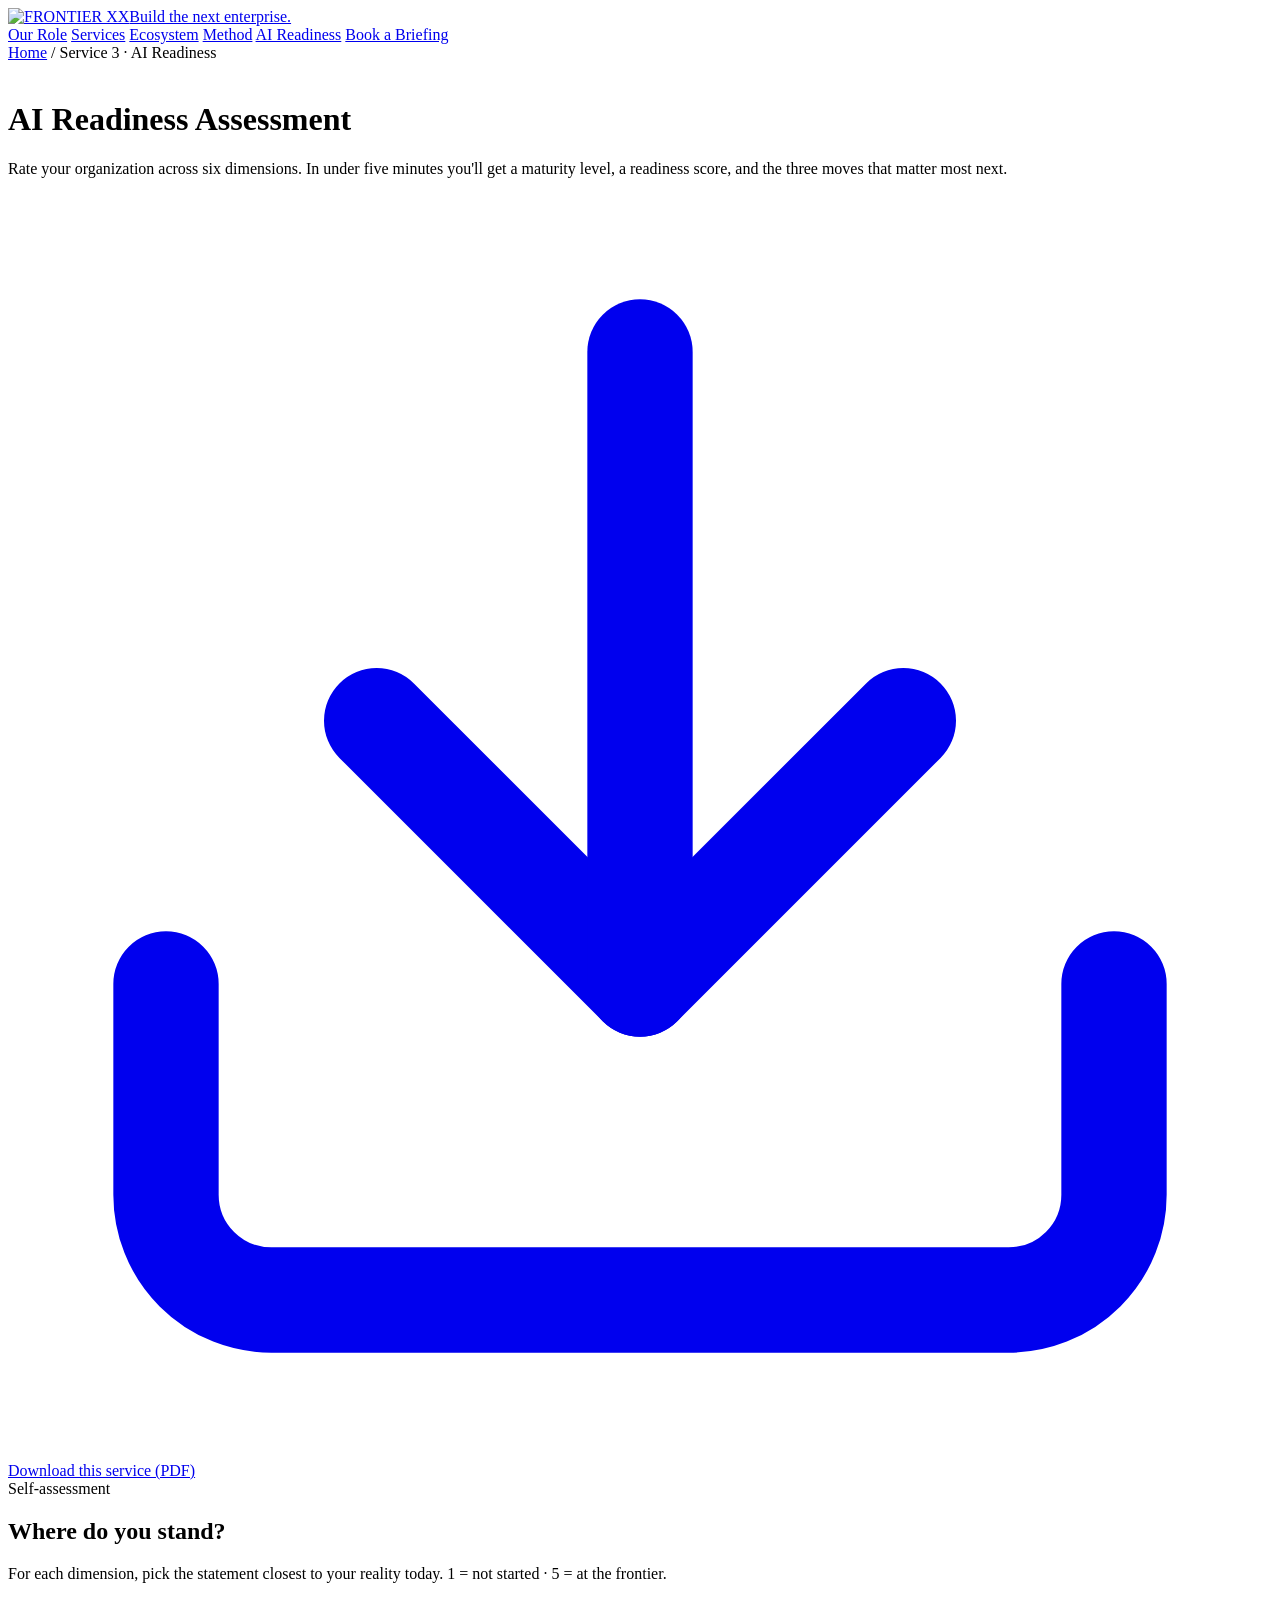
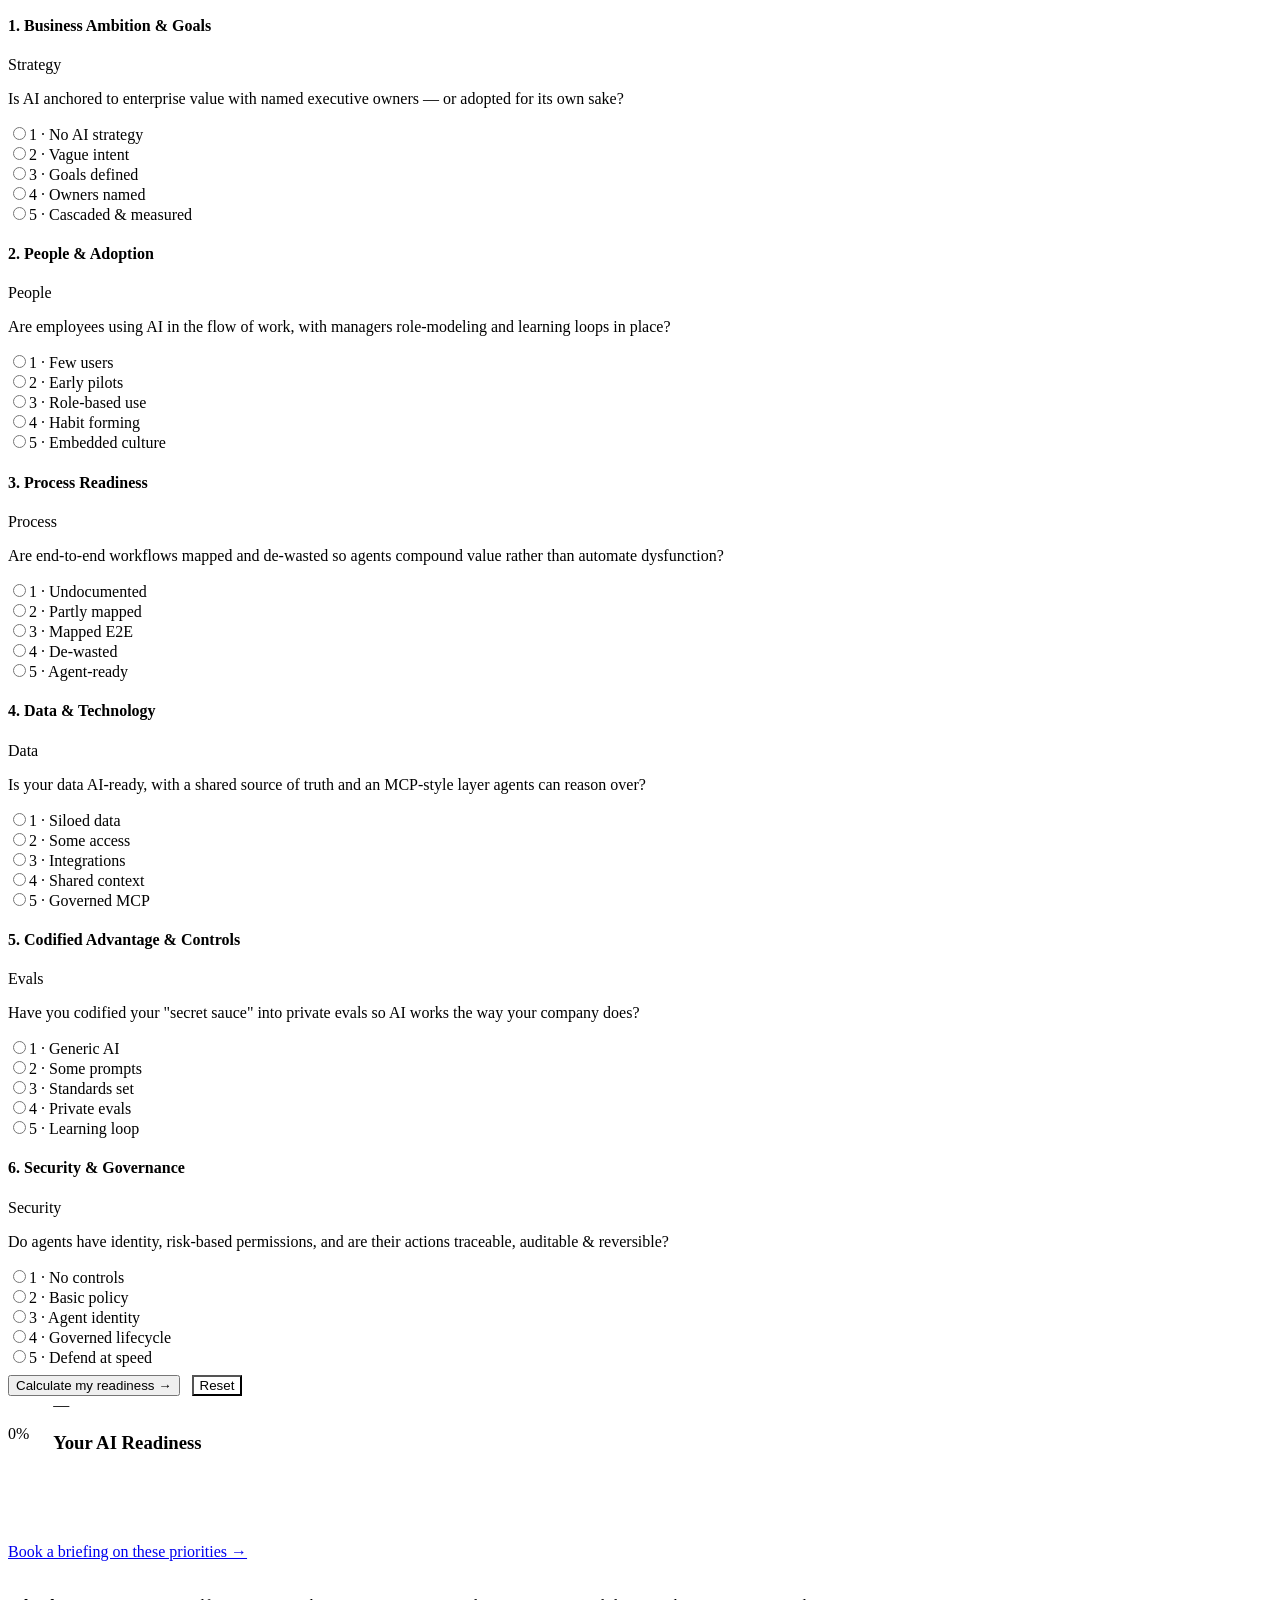
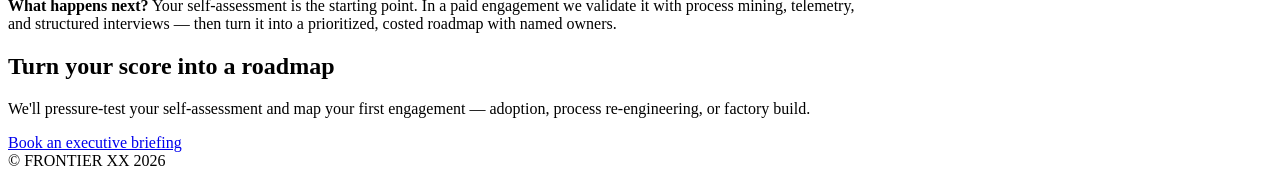
==== assessment.html @ 70994007 "Publish FRONTIER XX website" ====
<!DOCTYPE html>
<html lang="en">
<head>
<meta charset="UTF-8">
<meta name="viewport" content="width=device-width, initial-scale=1.0">
<title>AI Readiness Assessment — FRONTIER XX</title>
<meta name="description" content="A six-dimension AI readiness scorecard. Rate your organization and get an instant maturity level plus prioritized recommendations.">
<link rel="icon" type="image/svg+xml" href="assets/logo.svg">
<link rel="stylesheet" href="assets/styles.css">
</head>
<body>
<div class="accent-bar"></div>

<nav class="nav">
  <div class="nav-inner">
    <a class="brand" href="home.html"><img class="brandmark" src="assets/logo-lockup-light.svg" alt="FRONTIER XX"><span class="brand-tag">Build the next enterprise.</span></a>
    <div class="nav-links">
      <a href="home.html#role">Our Role</a>
      <a href="home.html#services">Services</a>
      <a href="home.html#ecosystem">Ecosystem</a>
      <a href="home.html#method">Method</a>
      <a href="assessment.html">AI Readiness</a>
      <a class="nav-cta" href="home.html#contact">Book a Briefing</a>
    </div>
  </div>
</nav>

<header class="page-hero">
  <div class="container">
    <div class="breadcrumb"><a href="home.html">Home</a> / Service 3 · AI Readiness</div>
    <span class="svc-badge sw-3" style="color:#fff;">Service 3 · Set Ambition &amp; Goals</span>
    <h1>AI Readiness Assessment</h1>
    <p>Rate your organization across six dimensions. In under five minutes you'll get a maturity level, a readiness score, and the three moves that matter most next.</p>
    <a class="btn btn-download" style="margin-top:18px;" href="assets/pdf/FrontierX-AI-Readiness.pdf" download>
      <svg viewBox="0 0 24 24" fill="none" stroke="currentColor" stroke-width="2" stroke-linecap="round" stroke-linejoin="round" aria-hidden="true"><path d="M21 15v4a2 2 0 0 1-2 2H5a2 2 0 0 1-2-2v-4"/><polyline points="7 10 12 15 17 10"/><line x1="12" y1="15" x2="12" y2="3"/></svg>
      Download this service (PDF)
    </a>
  </div>
</header>

<section class="block">
  <div class="container" style="max-width:860px;">
    <div class="section-head reveal" style="margin-bottom:34px;">
      <span class="kicker">Self-assessment</span>
      <h2>Where do you stand?</h2>
      <p>For each dimension, pick the statement closest to your reality today. 1 = not started · 5 = at the frontier.</p>
    </div>

    <form id="assessForm" class="assess-card reveal">
      <!-- Strategy -->
      <div class="dim">
        <div class="dim-head"><h4>1. Business Ambition &amp; Goals</h4><span class="dim-tag sw-1">Strategy</span></div>
        <p class="desc">Is AI anchored to enterprise value with named executive owners — or adopted for its own sake?</p>
        <div class="opts">
          <div class="opt"><input type="radio" id="s1" name="strategy" value="1"><label for="s1">1 · No AI strategy</label></div>
          <div class="opt"><input type="radio" id="s2" name="strategy" value="2"><label for="s2">2 · Vague intent</label></div>
          <div class="opt"><input type="radio" id="s3" name="strategy" value="3"><label for="s3">3 · Goals defined</label></div>
          <div class="opt"><input type="radio" id="s4" name="strategy" value="4"><label for="s4">4 · Owners named</label></div>
          <div class="opt"><input type="radio" id="s5" name="strategy" value="5"><label for="s5">5 · Cascaded &amp; measured</label></div>
        </div>
      </div>

      <!-- People -->
      <div class="dim">
        <div class="dim-head"><h4>2. People &amp; Adoption</h4><span class="dim-tag sw-2">People</span></div>
        <p class="desc">Are employees using AI in the flow of work, with managers role-modeling and learning loops in place?</p>
        <div class="opts">
          <div class="opt"><input type="radio" id="p1" name="people" value="1"><label for="p1">1 · Few users</label></div>
          <div class="opt"><input type="radio" id="p2" name="people" value="2"><label for="p2">2 · Early pilots</label></div>
          <div class="opt"><input type="radio" id="p3" name="people" value="3"><label for="p3">3 · Role-based use</label></div>
          <div class="opt"><input type="radio" id="p4" name="people" value="4"><label for="p4">4 · Habit forming</label></div>
          <div class="opt"><input type="radio" id="p5" name="people" value="5"><label for="p5">5 · Embedded culture</label></div>
        </div>
      </div>

      <!-- Process -->
      <div class="dim">
        <div class="dim-head"><h4>3. Process Readiness</h4><span class="dim-tag sw-3">Process</span></div>
        <p class="desc">Are end-to-end workflows mapped and de-wasted so agents compound value rather than automate dysfunction?</p>
        <div class="opts">
          <div class="opt"><input type="radio" id="pr1" name="process" value="1"><label for="pr1">1 · Undocumented</label></div>
          <div class="opt"><input type="radio" id="pr2" name="process" value="2"><label for="pr2">2 · Partly mapped</label></div>
          <div class="opt"><input type="radio" id="pr3" name="process" value="3"><label for="pr3">3 · Mapped E2E</label></div>
          <div class="opt"><input type="radio" id="pr4" name="process" value="4"><label for="pr4">4 · De-wasted</label></div>
          <div class="opt"><input type="radio" id="pr5" name="process" value="5"><label for="pr5">5 · Agent-ready</label></div>
        </div>
      </div>

      <!-- Data -->
      <div class="dim">
        <div class="dim-head"><h4>4. Data &amp; Technology</h4><span class="dim-tag sw-4">Data</span></div>
        <p class="desc">Is your data AI-ready, with a shared source of truth and an MCP-style layer agents can reason over?</p>
        <div class="opts">
          <div class="opt"><input type="radio" id="d1" name="data" value="1"><label for="d1">1 · Siloed data</label></div>
          <div class="opt"><input type="radio" id="d2" name="data" value="2"><label for="d2">2 · Some access</label></div>
          <div class="opt"><input type="radio" id="d3" name="data" value="3"><label for="d3">3 · Integrations</label></div>
          <div class="opt"><input type="radio" id="d4" name="data" value="4"><label for="d4">4 · Shared context</label></div>
          <div class="opt"><input type="radio" id="d5" name="data" value="5"><label for="d5">5 · Governed MCP</label></div>
        </div>
      </div>

      <!-- Governance -->
      <div class="dim">
        <div class="dim-head"><h4>5. Codified Advantage &amp; Controls</h4><span class="dim-tag sw-5" style="color:var(--navy);">Evals</span></div>
        <p class="desc">Have you codified your "secret sauce" into private evals so AI works the way your company does?</p>
        <div class="opts">
          <div class="opt"><input type="radio" id="g1" name="governance" value="1"><label for="g1">1 · Generic AI</label></div>
          <div class="opt"><input type="radio" id="g2" name="governance" value="2"><label for="g2">2 · Some prompts</label></div>
          <div class="opt"><input type="radio" id="g3" name="governance" value="3"><label for="g3">3 · Standards set</label></div>
          <div class="opt"><input type="radio" id="g4" name="governance" value="4"><label for="g4">4 · Private evals</label></div>
          <div class="opt"><input type="radio" id="g5" name="governance" value="5"><label for="g5">5 · Learning loop</label></div>
        </div>
      </div>

      <!-- Security -->
      <div class="dim">
        <div class="dim-head"><h4>6. Security &amp; Governance</h4><span class="dim-tag sw-1">Security</span></div>
        <p class="desc">Do agents have identity, risk-based permissions, and are their actions traceable, auditable &amp; reversible?</p>
        <div class="opts">
          <div class="opt"><input type="radio" id="se1" name="security" value="1"><label for="se1">1 · No controls</label></div>
          <div class="opt"><input type="radio" id="se2" name="security" value="2"><label for="se2">2 · Basic policy</label></div>
          <div class="opt"><input type="radio" id="se3" name="security" value="3"><label for="se3">3 · Agent identity</label></div>
          <div class="opt"><input type="radio" id="se4" name="security" value="4"><label for="se4">4 · Governed lifecycle</label></div>
          <div class="opt"><input type="radio" id="se5" name="security" value="5"><label for="se5">5 · Defend at speed</label></div>
        </div>
      </div>

      <div style="display:flex;gap:12px;flex-wrap:wrap;margin-top:8px;">
        <button type="submit" class="btn btn-dark">Calculate my readiness →</button>
        <button type="button" id="resetBtn" class="btn" style="background:var(--mist);color:var(--navy);">Reset</button>
      </div>

      <!-- Result -->
      <div id="resultPanel" class="result-panel">
        <div style="display:flex;align-items:center;gap:24px;flex-wrap:wrap;">
          <div class="score-ring" id="scoreValue">0%</div>
          <div>
            <div class="maturity" id="maturityLabel">—</div>
            <h3>Your AI Readiness</h3>
            <p id="maturityBlurb" style="margin:0;color:rgba(255,255,255,.9);max-width:460px;"></p>
          </div>
        </div>
        <div class="progress"><div id="progressBar"></div></div>

        <div style="display:grid;grid-template-columns:1fr 1fr;gap:28px;margin-top:10px;">
          <div>
            <h4 style="color:#fff;margin:0 0 10px;">Dimension breakdown</h4>
            <div id="breakdown"></div>
          </div>
          <div>
            <h4 style="color:#fff;margin:0 0 10px;">Your top 3 priorities</h4>
            <ul class="rec-list" id="recList"></ul>
          </div>
        </div>

        <div style="margin-top:26px;">
          <a class="btn btn-primary" href="home.html#contact">Book a briefing on these priorities →</a>
        </div>
      </div>
    </form>

    <div class="callout reveal" style="margin-top:36px;">
      <strong>What happens next?</strong> Your self-assessment is the starting point. In a paid engagement we validate it with process mining, telemetry, and structured interviews — then turn it into a prioritized, costed roadmap with named owners.
    </div>
  </div>
</section>

<section class="cta-band">
  <div class="container">
    <h2>Turn your score into a roadmap</h2>
    <p>We'll pressure-test your self-assessment and map your first engagement — adoption, process re-engineering, or factory build.</p>
    <a class="btn btn-primary" href="home.html#contact">Book an executive briefing</a>
  </div>
</section>

<footer class="site">
  <div class="container">
    <div class="copyright">© FRONTIER XX 2026</div>
  </div>
</footer>

<script src="assets/app.js"></script>
</body>
</html>
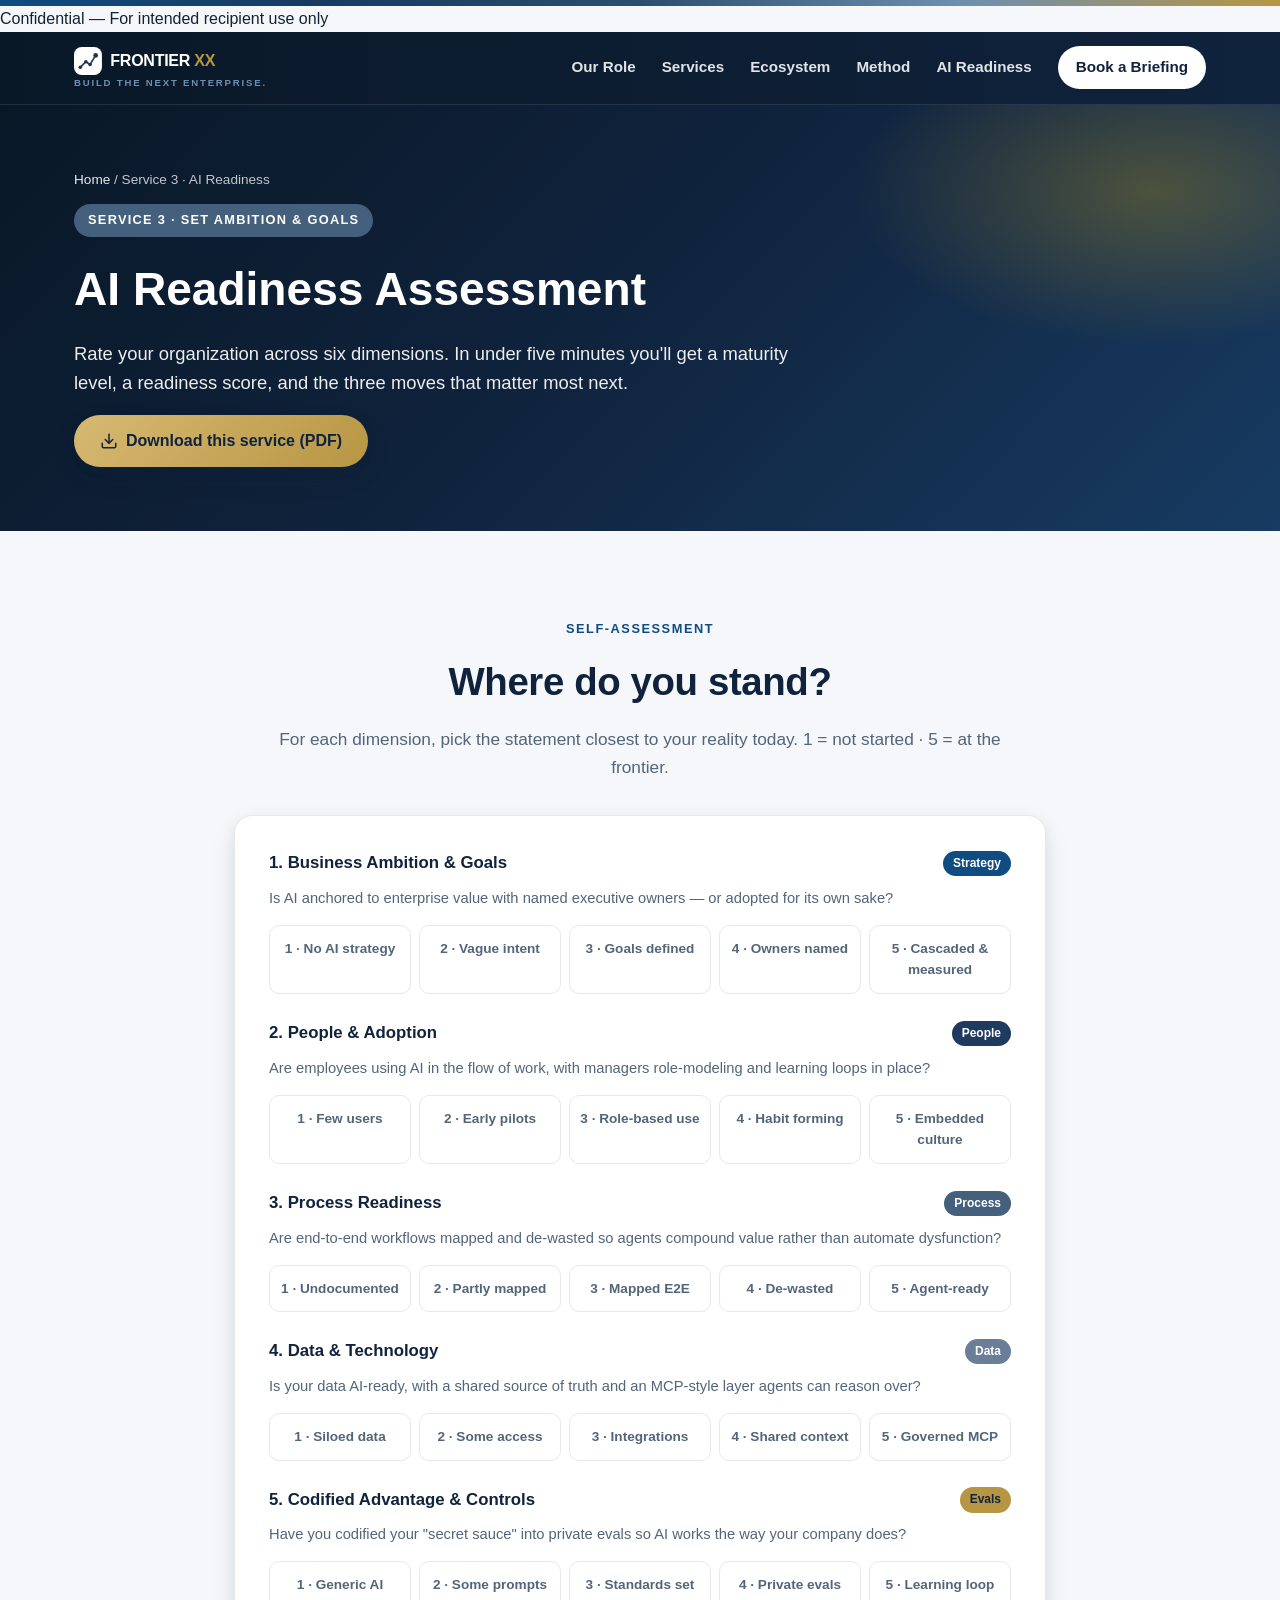
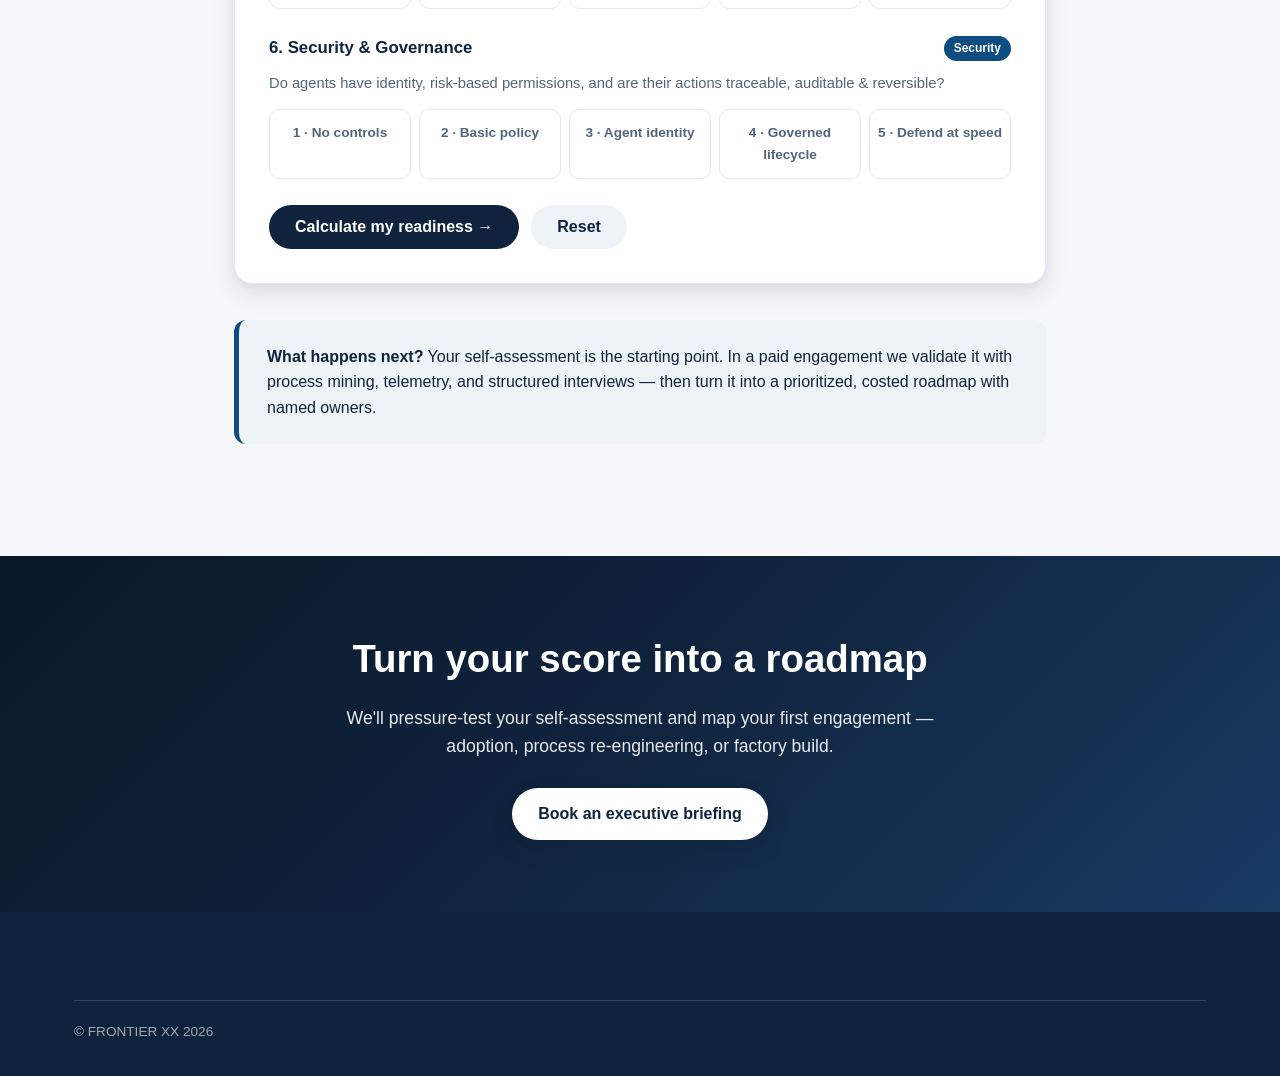
==== commit 62a98d61: "Add confidentiality labels to site pages" ====
--- a/assessment.html
+++ b/assessment.html
@@ -10,6 +10,7 @@
 </head>
 <body>
 <div class="accent-bar"></div>
+<div class="confidential-banner" role="note">Confidential — For intended recipient use only</div>
 
 <nav class="nav">
   <div class="nav-inner">
--- a/assets/styles.css
+++ b/assets/styles.css
@@ -0,0 +1,286 @@
+/* ============================================================
+   FrontierX — Shared Design System
+   Palette sourced from Microsoft "Becoming a Frontier Firm" Playbook
+   #0A6BBA #6B6EE2 #CA6CCD #F97483 #F6BC0E #46A0DE #1F3353 #DEE5F2 #F7F6F4
+   ============================================================ */
+
+:root {
+  --blue:        #0F4C81;
+  --blue-light:  #6D8FB0;
+  --indigo:      #1F3A5F;
+  --magenta:     #44607C;
+  --coral:       #6A7F97;
+  --gold:        #B79643;
+  --navy:        #10233D;
+  --night:       #091827;
+  --mist:        #EEF3F8;
+  --paper:       #F5F7FA;
+
+  --ink:         #122236;
+  --muted:       #52657A;
+  --line:        rgba(16, 35, 61, 0.10);
+  --card:        #ffffff;
+
+  --shadow-sm: 0 1px 2px rgba(16,35,61,.06), 0 1px 3px rgba(16,35,61,.04);
+  --shadow-md: 0 10px 24px rgba(16,35,61,.10), 0 4px 12px rgba(16,35,61,.04);
+  --shadow-lg: 0 18px 40px rgba(16,35,61,.12);
+
+  --radius: 18px;
+  --radius-sm: 12px;
+  --maxw: 1180px;
+
+  --grad-hero: linear-gradient(135deg, #091827 0%, #10233D 48%, #173B62 100%);
+  --grad-accent: linear-gradient(90deg, #0F4C81, #173B62, #2A4F6E, #6D8FB0, #B79643);
+
+  --font: "Segoe UI", -apple-system, BlinkMacSystemFont, "Helvetica Neue", Arial, sans-serif;
+}
+
+* { box-sizing: border-box; }
+
+html { scroll-behavior: smooth; }
+
+body {
+  margin: 0;
+  font-family: var(--font);
+  color: var(--ink);
+  background: var(--paper);
+  line-height: 1.6;
+  -webkit-font-smoothing: antialiased;
+}
+
+a { color: var(--blue); text-decoration: none; }
+a:hover { text-decoration: underline; }
+
+.container { max-width: var(--maxw); margin: 0 auto; padding: 0 24px; }
+
+/* ---------- Top accent bar ---------- */
+.accent-bar { height: 6px; background: var(--grad-accent); }
+
+/* ---------- Nav ---------- */
+.nav {
+  position: -webkit-sticky;
+  position: sticky; top: 0; z-index: 50;
+  background: linear-gradient(90deg, var(--night) 0%, var(--navy) 100%);
+  border-bottom: 1px solid rgba(255,255,255,.10);
+}
+.nav-inner {
+  display: flex; align-items: center; justify-content: space-between;
+  height: 72px; max-width: var(--maxw); margin: 0 auto; padding: 0 24px;
+}
+.brand { display: flex; flex-direction: column; align-items: flex-start; gap: 3px; font-weight: 700; color: #fff; font-size: 1.05rem; }
+.brand .logo {
+  width: 32px; height: 32px;
+  display: inline-block; flex: 0 0 auto;
+}
+.brand .brandmark {
+  height: 28px; width: auto;
+  display: block; flex: 0 0 auto;
+}
+.brand .brand-tag {
+  font-size: .6rem; font-weight: 700; letter-spacing: 1.8px; text-transform: uppercase;
+  color: var(--blue-light); line-height: 1;
+}
+.brand:hover, .brand:hover .brand-tag { text-decoration: none; }
+.brand span.accent { color: var(--blue); }
+.nav-links { display: flex; gap: 26px; align-items: center; }
+.nav-links a { color: rgba(255,255,255,.88); font-weight: 600; font-size: .95rem; }
+.nav-links a:hover { color: var(--gold); text-decoration: none; }
+.nav-cta {
+  background: #fff; color: var(--navy) !important; padding: 9px 18px;
+  border-radius: 999px; font-size: .9rem;
+}
+.nav-cta:hover { background: var(--gold); text-decoration: none !important; }
+@media (max-width: 820px){ .nav-links a:not(.nav-cta){ display:none; } }
+
+/* ---------- Buttons ---------- */
+.btn {
+  display: inline-flex; align-items: center; gap: 8px;
+  padding: 13px 26px; border-radius: 999px; font-weight: 600;
+  border: 0; cursor: pointer; font-size: 1rem; transition: transform .15s ease, box-shadow .15s ease;
+}
+.btn:hover { text-decoration: none; transform: translateY(-2px); }
+.btn-primary { background: #fff; color: var(--navy); box-shadow: var(--shadow-md); }
+.btn-primary:hover { box-shadow: var(--shadow-lg); }
+.btn-ghost { background: transparent; color: #fff; border: 1.5px solid rgba(255,255,255,.55); }
+.btn-ghost:hover { background: rgba(255,255,255,.12); }
+.btn-dark { background: var(--navy); color: #fff; }
+.btn-dark:hover { background: var(--blue); }
+.btn-download { background: linear-gradient(135deg, #D7B972, #B79643); color: var(--navy); box-shadow: var(--shadow-md); }
+.btn-download:hover { box-shadow: var(--shadow-lg); }
+.btn svg { width: 18px; height: 18px; flex: 0 0 auto; }
+
+/* ---------- Hero ---------- */
+.hero {
+  background: var(--grad-hero); color: #fff;
+  position: relative; overflow: hidden;
+  padding: 92px 0 104px;
+}
+.hero::after {
+  content: ""; position: absolute; inset: 0;
+  background:
+    radial-gradient(600px 300px at 85% 10%, rgba(118, 161, 204, 0.22), transparent 60%),
+    linear-gradient(90deg, rgba(255,255,255,0.02), rgba(255,255,255,0.00));
+  pointer-events: none;
+}
+.hero .container { position: relative; z-index: 1; }
+.eyebrow {
+  display: inline-block; letter-spacing: .12em; text-transform: uppercase;
+  font-size: .76rem; font-weight: 700; color: #D7B972;
+  background: rgba(255,255,255,.05); padding: 7px 14px; border-radius: 999px;
+  border: 1px solid rgba(255,255,255,.14); margin-bottom: 22px;
+}
+.hero h1 { font-size: clamp(2.1rem, 4.6vw, 3.6rem); line-height: 1.08; margin: 0 0 18px; font-weight: 800; letter-spacing: -.02em; }
+.hero p.lead { font-size: clamp(1.05rem, 1.8vw, 1.25rem); max-width: 720px; color: rgba(255,255,255,.84); margin: 0 0 32px; }
+.hero-cta { display: flex; gap: 14px; flex-wrap: wrap; }
+
+/* ---------- Section ---------- */
+section.block { padding: 84px 0; }
+.section-head { max-width: 760px; margin: 0 auto 52px; text-align: center; }
+.kicker { color: var(--blue); font-weight: 700; letter-spacing: .12em; text-transform: uppercase; font-size: .8rem; }
+.section-head h2 { font-size: clamp(1.7rem, 3vw, 2.5rem); margin: 10px 0 14px; color: var(--navy); font-weight: 800; letter-spacing: -.01em; }
+.section-head p { color: var(--muted); font-size: 1.08rem; margin: 0; }
+
+/* ---------- Grid & cards ---------- */
+.grid { display: grid; gap: 26px; }
+.grid-2 { grid-template-columns: repeat(2, 1fr); }
+.grid-3 { grid-template-columns: repeat(3, 1fr); }
+.grid-4 { grid-template-columns: repeat(4, 1fr); }
+@media (max-width: 960px){ .grid-3,.grid-4 { grid-template-columns: repeat(2,1fr); } }
+@media (max-width: 640px){ .grid-2,.grid-3,.grid-4 { grid-template-columns: 1fr; } }
+
+.card {
+  background: var(--card); border-radius: var(--radius);
+  padding: 30px; box-shadow: var(--shadow-sm);
+  border: 1px solid var(--line); transition: transform .2s ease, box-shadow .2s ease;
+  position: relative; overflow: hidden;
+}
+.card:hover { transform: translateY(-4px); box-shadow: var(--shadow-md); }
+.card .num {
+  font-size: .85rem; font-weight: 800; color: #fff;
+  width: 34px; height: 34px; border-radius: 10px; display: grid; place-items: center;
+  margin-bottom: 16px;
+}
+.card h3 { margin: 0 0 10px; font-size: 1.22rem; color: var(--navy); }
+.card p { margin: 0 0 16px; color: var(--muted); font-size: .98rem; }
+.card .tag { font-size: .75rem; font-weight: 700; letter-spacing: .06em; text-transform: uppercase; color: var(--blue); }
+.card ul { margin: 0 0 18px; padding-left: 18px; color: var(--muted); font-size: .95rem; }
+.card ul li { margin-bottom: 6px; }
+.card a.more { font-weight: 700; color: var(--blue); font-size: .95rem; display: inline-flex; gap: 6px; align-items: center; }
+
+/* accent swatches by index */
+.sw-1 { background: var(--blue); }
+.sw-2 { background: var(--indigo); }
+.sw-3 { background: var(--magenta); }
+.sw-4 { background: var(--coral); }
+.sw-5 { background: var(--gold); color: var(--navy) !important; }
+.bar-top { position:absolute; top:0; left:0; right:0; height:5px; }
+
+/* ---------- Stat strip ---------- */
+.stats { background: var(--navy); color: #fff; }
+.stats .grid { text-align: center; }
+.stat .big { font-size: clamp(2.2rem, 4.4vw, 3.3rem); font-weight: 800; background: linear-gradient(90deg, #E8C45A, #F2D98A); -webkit-background-clip: text; background-clip: text; -webkit-text-fill-color: transparent; text-shadow: 0 1px 0 rgba(0,0,0,.15); }
+.stat .lbl { color: rgba(255,255,255,.8); font-size: .95rem; margin-top: 4px; }
+
+/* ---------- Steps / timeline ---------- */
+.steps { counter-reset: step; display: grid; gap: 20px; }
+.step {
+  display: grid; grid-template-columns: 56px 1fr; gap: 20px; align-items: start;
+  background: #fff; border: 1px solid var(--line); border-radius: var(--radius-sm);
+  padding: 24px; box-shadow: var(--shadow-sm);
+}
+.step .dot {
+  width: 48px; height: 48px; border-radius: 14px; display: grid; place-items: center;
+  color: #fff; font-weight: 800; font-size: 1.1rem; background: var(--grad-hero);
+}
+.step h4 { margin: 0 0 6px; color: var(--navy); font-size: 1.1rem; }
+.step p { margin: 0; color: var(--muted); }
+
+/* ---------- Pill list ---------- */
+.pills { display: flex; flex-wrap: wrap; gap: 10px; }
+.pill { background: var(--mist); color: var(--navy); padding: 8px 16px; border-radius: 999px; font-size: .9rem; font-weight: 600; }
+
+/* ---------- Table ---------- */
+.table-wrap { overflow-x: auto; border-radius: var(--radius); box-shadow: var(--shadow-sm); border: 1px solid var(--line); }
+table { border-collapse: collapse; width: 100%; background: #fff; min-width: 640px; }
+th, td { padding: 16px 18px; text-align: left; border-bottom: 1px solid var(--line); font-size: .95rem; }
+th { background: var(--navy); color: #fff; font-weight: 700; }
+tr:last-child td { border-bottom: 0; }
+tbody tr:hover { background: var(--paper); }
+
+/* ---------- CTA band ---------- */
+.cta-band { background: var(--grad-hero); color: #fff; text-align: center; padding: 72px 0; }
+.cta-band h2 { font-size: clamp(1.7rem, 3vw, 2.4rem); margin: 0 0 14px; }
+.cta-band p { color: rgba(255,255,255,.9); max-width: 620px; margin: 0 auto 28px; font-size: 1.1rem; }
+
+/* ---------- Page hero (interior) ---------- */
+.page-hero { background: var(--grad-hero); color: #fff; padding: 64px 0; position: relative; overflow: hidden; }
+.page-hero::after { content:""; position:absolute; inset:0; background: radial-gradient(500px 260px at 90% 20%, rgba(246,188,14,.25), transparent 60%); }
+.page-hero .container { position: relative; z-index: 1; }
+.page-hero .breadcrumb { font-size: .85rem; color: rgba(255,255,255,.75); margin-bottom: 14px; }
+.page-hero .breadcrumb a { color: rgba(255,255,255,.9); }
+.page-hero h1 { font-size: clamp(1.9rem, 3.6vw, 2.9rem); margin: 0 0 12px; font-weight: 800; }
+.page-hero p { font-size: 1.15rem; max-width: 720px; color: rgba(255,255,255,.92); margin: 0; }
+.svc-badge { display:inline-block; font-weight:800; font-size:.8rem; letter-spacing:.1em; text-transform:uppercase; padding:6px 14px; border-radius:999px; margin-bottom:16px; }
+
+/* ---------- Callout ---------- */
+.callout { background: var(--mist); border-left: 5px solid var(--blue); border-radius: var(--radius-sm); padding: 24px 28px; margin: 28px 0; }
+.callout strong { color: var(--navy); }
+.quote { font-size: 1.2rem; font-style: italic; color: var(--navy); border-left: 4px solid var(--magenta); padding-left: 20px; margin: 30px 0; }
+.quote cite { display:block; font-style: normal; font-size: .9rem; color: var(--muted); margin-top: 10px; }
+
+/* ---------- Footer ---------- */
+footer.site { background: var(--navy); color: rgba(255,255,255,.8); padding: 54px 0 34px; }
+footer.site .cols { display: grid; grid-template-columns: 2fr 1fr 1fr; gap: 30px; }
+@media (max-width: 760px){ footer.site .cols { grid-template-columns: 1fr; } }
+footer.site h5 { color: #fff; margin: 0 0 14px; font-size: 1rem; }
+footer.site a { color: rgba(255,255,255,.8); display: block; margin-bottom: 8px; font-size: .92rem; }
+footer.site a:hover { color: #fff; }
+footer.site .copyright { margin-top: 34px; padding-top: 20px; border-top: 1px solid rgba(255,255,255,.14); font-size: .85rem; color: rgba(255,255,255,.6); }
+footer.site .disclaimer { font-size: .78rem; color: rgba(255,255,255,.5); margin-top: 10px; }
+
+/* ---------- Assessment tool ---------- */
+.assess-card { background:#fff; border-radius:var(--radius); box-shadow:var(--shadow-md); border:1px solid var(--line); padding:34px; }
+.dim { margin-bottom: 26px; }
+.dim-head { display:flex; justify-content:space-between; align-items:center; margin-bottom:10px; }
+.dim-head h4 { margin:0; color:var(--navy); font-size:1.05rem; }
+.dim-head .dim-tag { font-size:.75rem; font-weight:700; color:#fff; padding:3px 10px; border-radius:999px; }
+.dim p.desc { margin:0 0 14px; color:var(--muted); font-size:.92rem; }
+.opts { display:grid; grid-template-columns: repeat(5,1fr); gap:8px; }
+@media (max-width:640px){ .opts{ grid-template-columns: repeat(2,1fr);} }
+.opt { position:relative; }
+.opt input { position:absolute; opacity:0; }
+.opt label {
+  display:block; text-align:center; padding:12px 8px; border:1.5px solid var(--line);
+  border-radius:10px; cursor:pointer; font-size:.85rem; font-weight:600; color:var(--muted);
+  transition: all .15s ease; height:100%;
+}
+.opt input:checked + label { border-color:var(--blue); background:var(--blue); color:#fff; box-shadow:var(--shadow-sm); }
+.opt label:hover { border-color:var(--blue-light); }
+
+.result-panel { background:var(--grad-hero); color:#fff; border-radius:var(--radius); padding:34px; margin-top:28px; display:none; }
+.result-panel.show { display:block; }
+.score-ring { font-size:3rem; font-weight:800; }
+.result-panel h3 { margin:0 0 6px; font-size:1.6rem; }
+.result-panel .maturity { font-weight:700; color:var(--gold); letter-spacing:.08em; text-transform:uppercase; font-size:.9rem; }
+.progress { height:14px; background:rgba(255,255,255,.2); border-radius:999px; overflow:hidden; margin:18px 0; }
+.progress > div { height:100%; background:var(--grad-accent); width:0; transition: width .8s ease; }
+.rec-list { margin:18px 0 0; padding-left:20px; }
+.rec-list li { margin-bottom:8px; color:rgba(255,255,255,.92); }
+
+.reveal { opacity:0; transform: translateY(20px); transition: opacity .6s ease, transform .6s ease; }
+.reveal.in { opacity:1; transform:none; }
+
+/* ---------- Print / PDF ---------- */
+@media print {
+  @page { margin: 14mm; }
+  html { scroll-behavior: auto; }
+  body { background: #fff; -webkit-print-color-adjust: exact; print-color-adjust: exact; }
+  .nav, .accent-bar, .cta-band, .no-print, .btn-download, .download-bar { display: none !important; }
+  .reveal { opacity: 1 !important; transform: none !important; }
+  .hero, .page-hero, .result-panel, .belief-band, .cta-band { color: #000; }
+  .hero, .page-hero { background: #fff !important; }
+  .hero *, .page-hero * { color: #16233b !important; }
+  a { color: #16233b; text-decoration: none; }
+  section, .block, .card, .step, .apf-node, .apf-stage { break-inside: avoid; page-break-inside: avoid; }
+  .block, section { padding-top: 22px; padding-bottom: 22px; }
+}
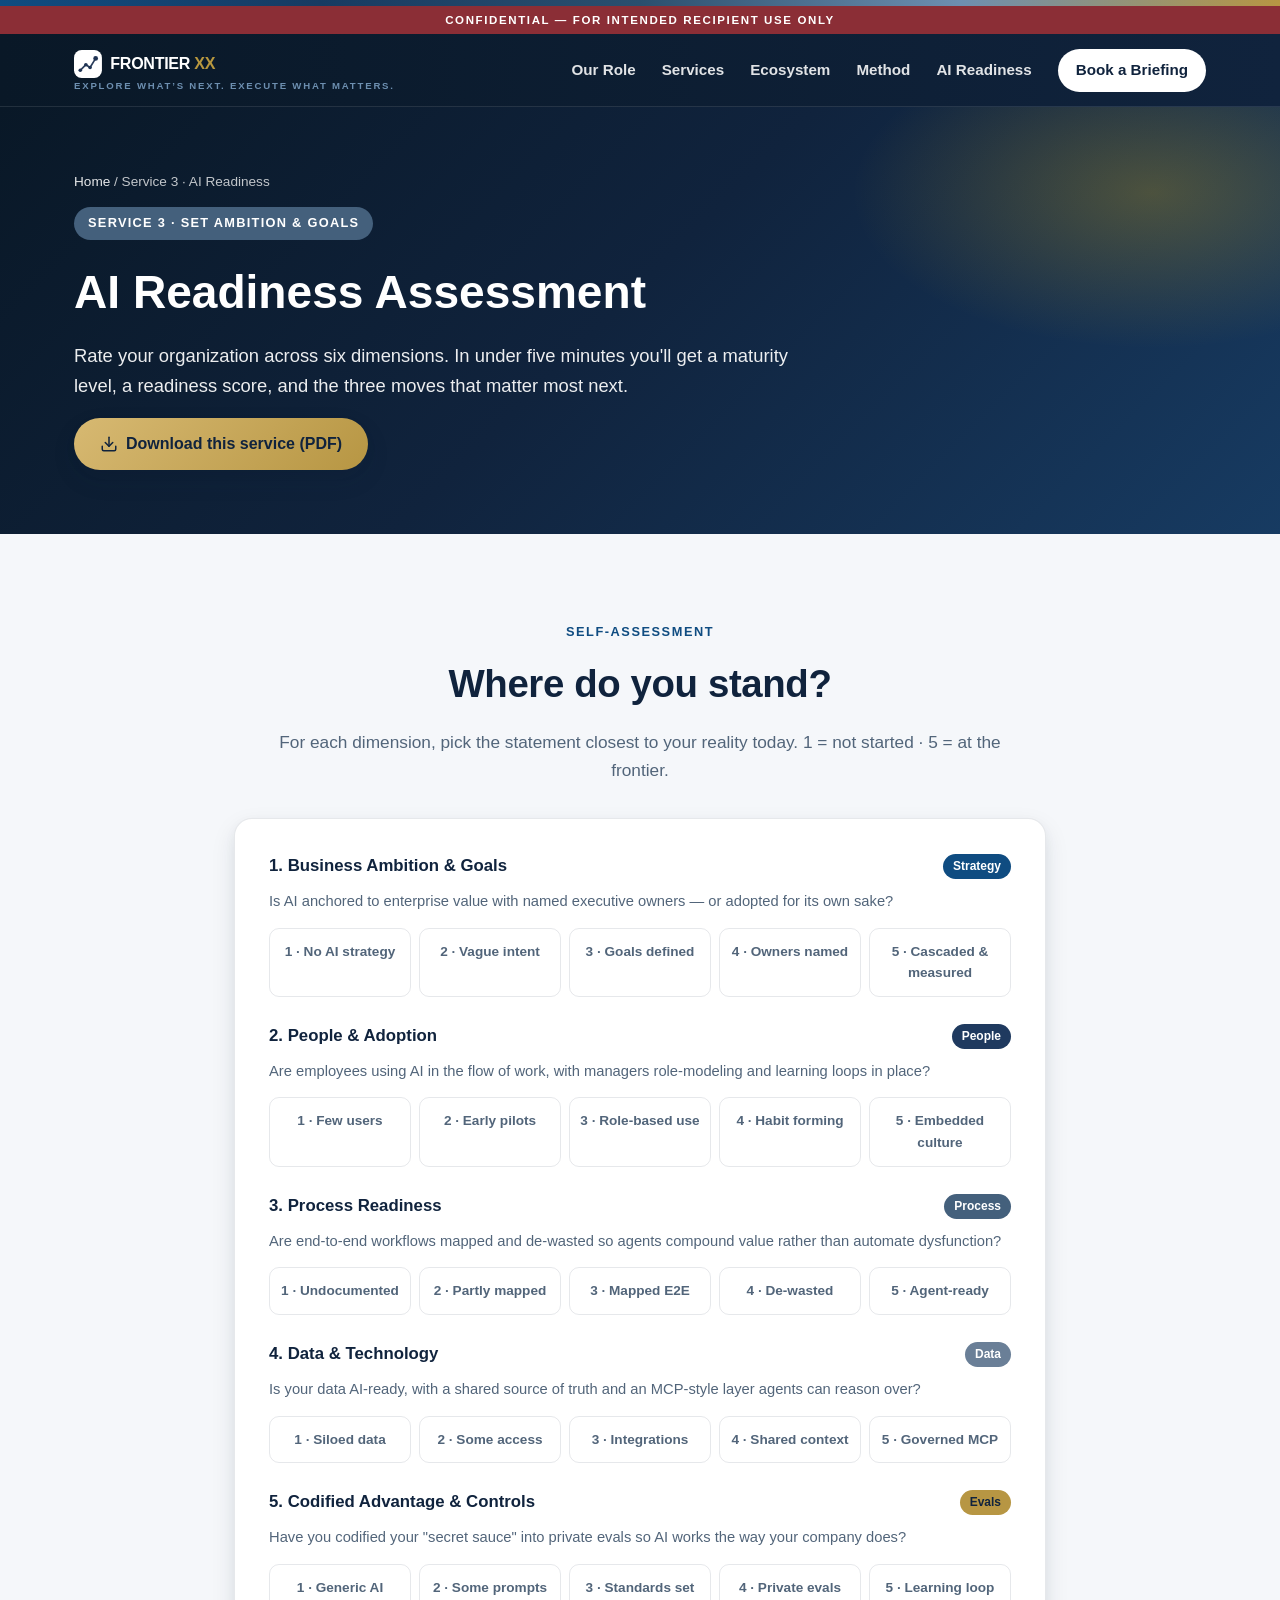
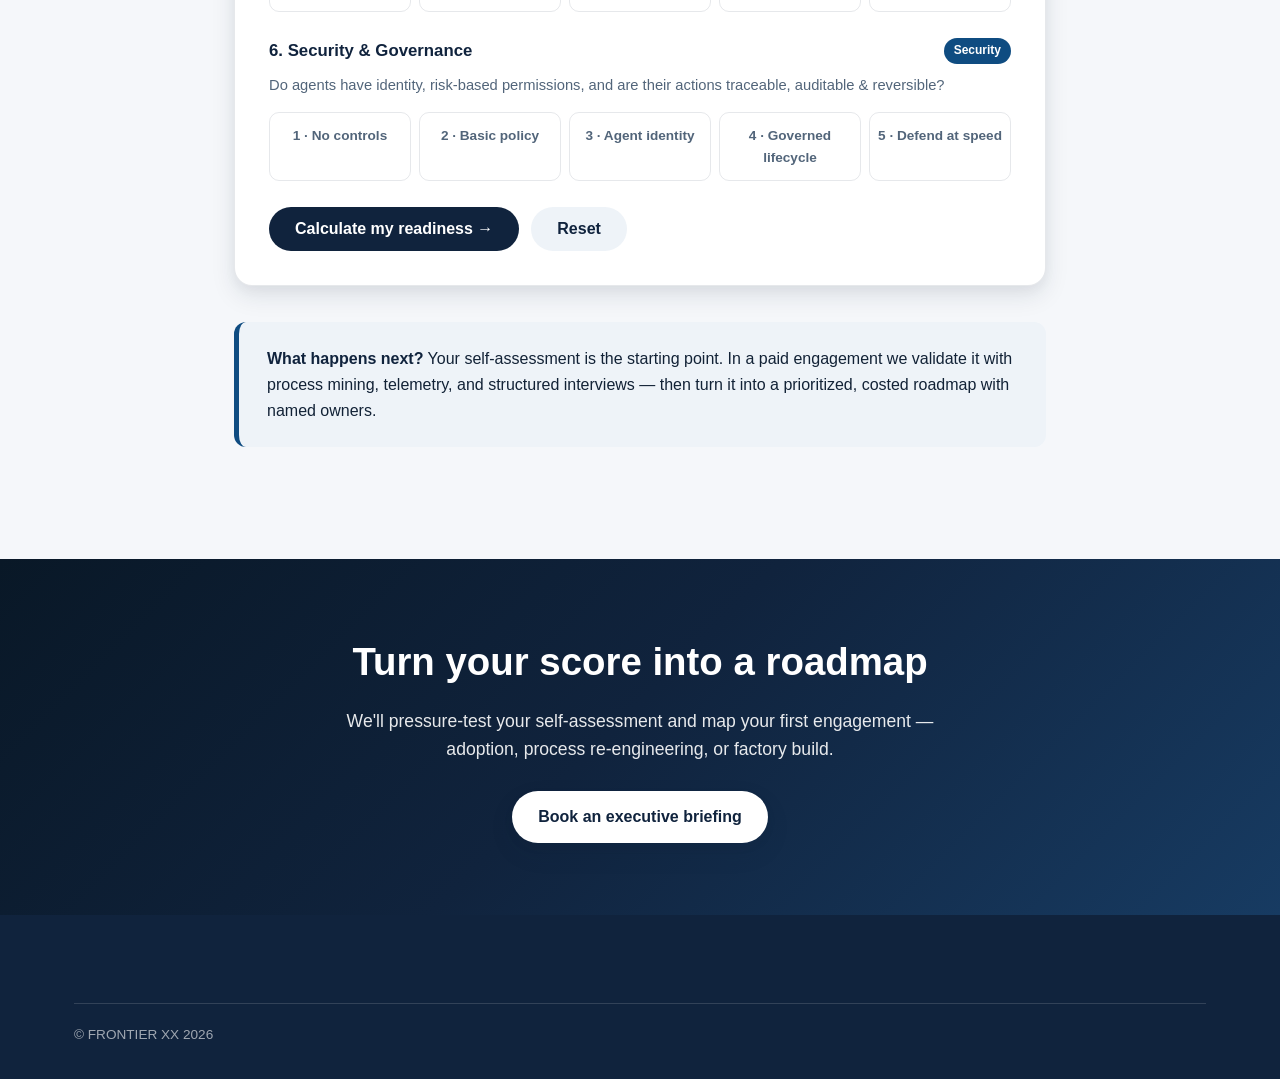
==== commit 968c9279: "Update slogan across all pages" ====
--- a/assessment.html
+++ b/assessment.html
@@ -14,7 +14,7 @@
 
 <nav class="nav">
   <div class="nav-inner">
-    <a class="brand" href="home.html"><img class="brandmark" src="assets/logo-lockup-light.svg" alt="FRONTIER XX"><span class="brand-tag">Build the next enterprise.</span></a>
+    <a class="brand" href="home.html"><img class="brandmark" src="assets/logo-lockup-light.svg" alt="FRONTIER XX"><span class="brand-tag">eXplore What&rsquo;s Next. eXecute What Matters.</span></a>
     <div class="nav-links">
       <a href="home.html#role">Our Role</a>
       <a href="home.html#services">Services</a>
--- a/assets/styles.css
+++ b/assets/styles.css
@@ -55,6 +55,16 @@
 
 /* ---------- Top accent bar ---------- */
 .accent-bar { height: 6px; background: var(--grad-accent); }
+.confidential-banner {
+  background: #8b2e36;
+  color: #fff;
+  text-align: center;
+  padding: 5px 16px;
+  font-size: .72rem;
+  font-weight: 800;
+  letter-spacing: .14em;
+  text-transform: uppercase;
+}
 
 /* ---------- Nav ---------- */
 .nav {
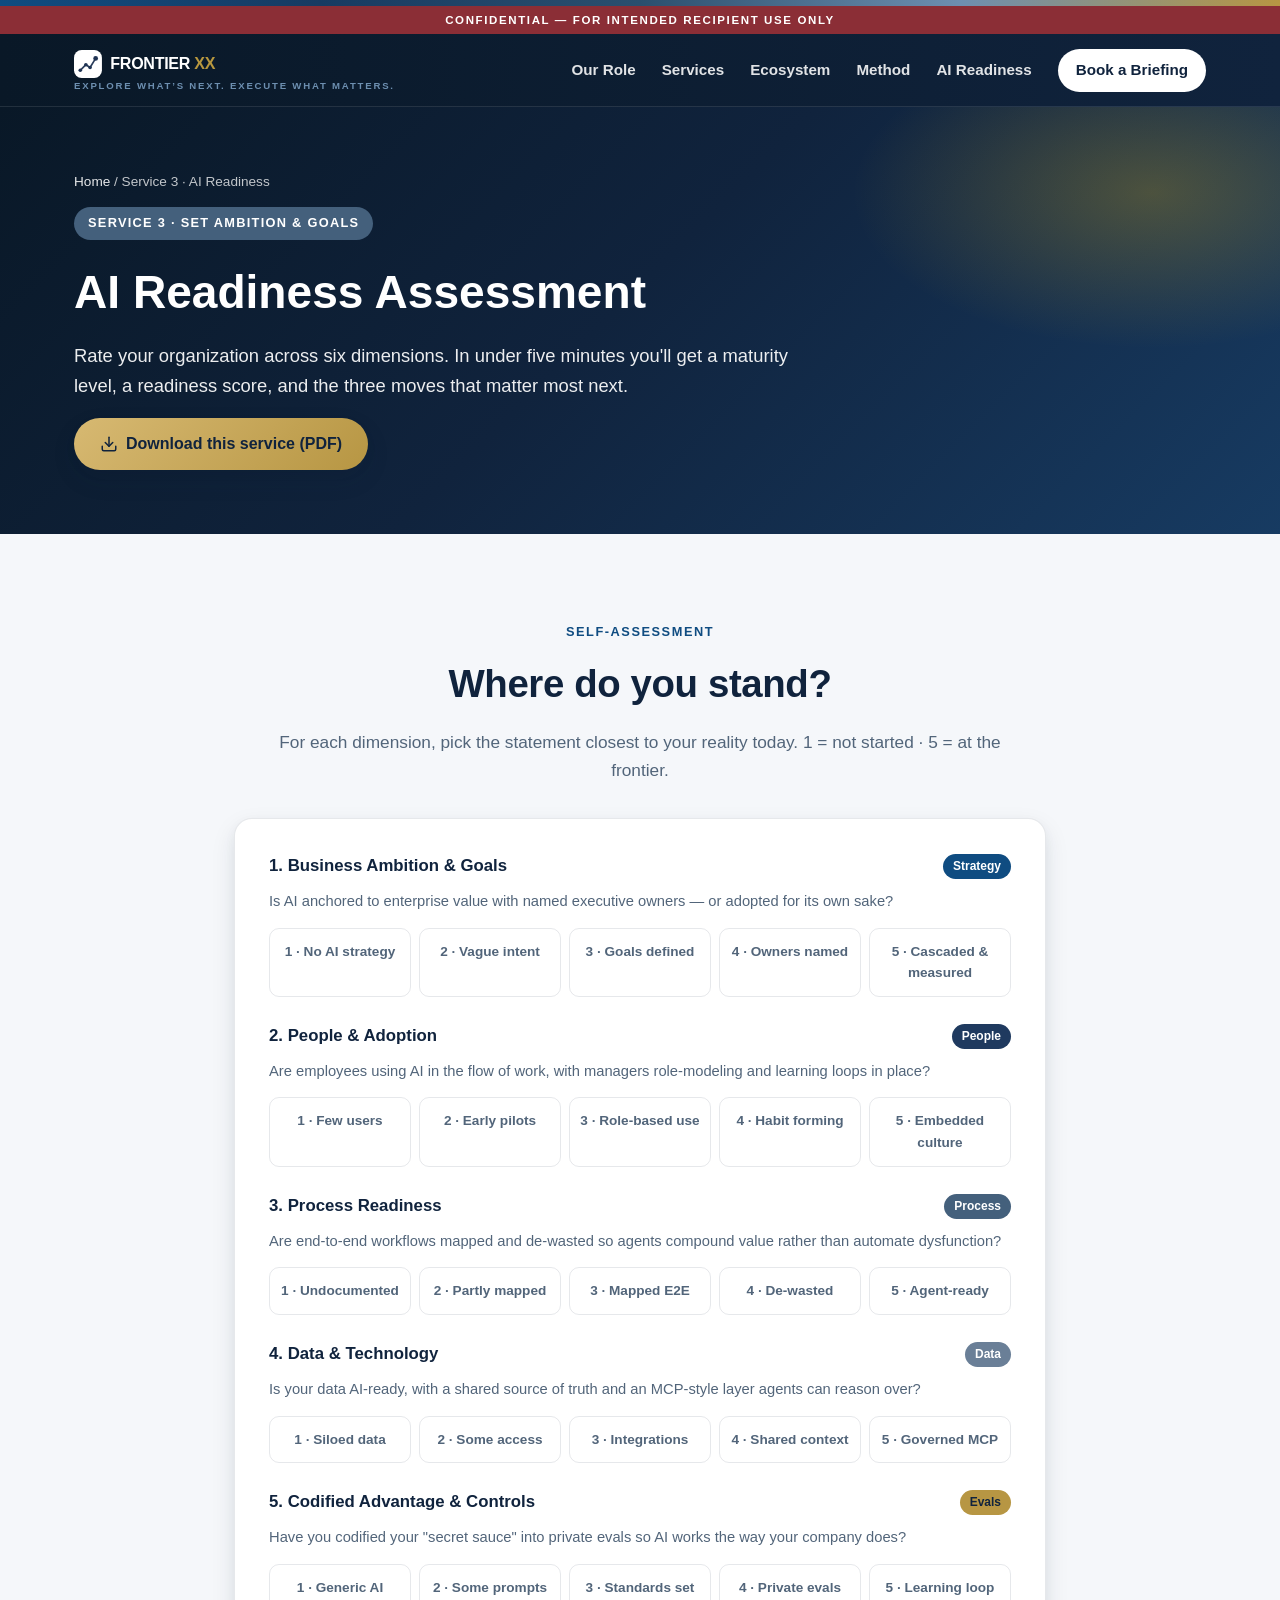
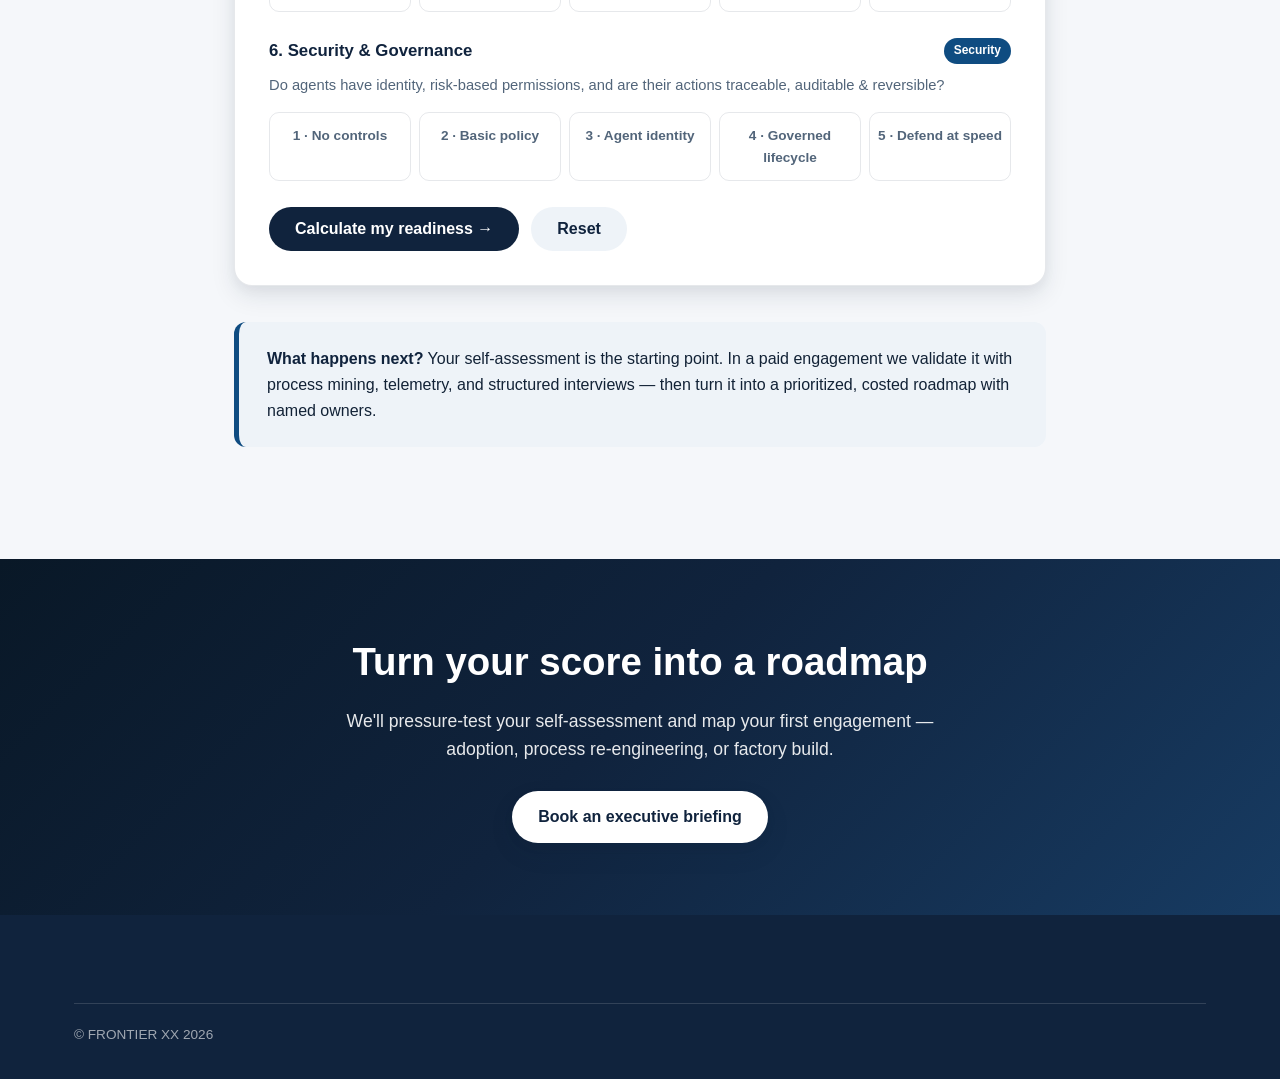
==== commit 73d91af4: "Match slogan X color to logo gold" ====
--- a/assessment.html
+++ b/assessment.html
@@ -14,7 +14,7 @@
 
 <nav class="nav">
   <div class="nav-inner">
-    <a class="brand" href="home.html"><img class="brandmark" src="assets/logo-lockup-light.svg" alt="FRONTIER XX"><span class="brand-tag">eXplore What&rsquo;s Next. eXecute What Matters.</span></a>
+    <a class="brand" href="home.html"><img class="brandmark" src="assets/logo-lockup-light.svg" alt="FRONTIER XX"><span class="brand-tag">e<span class="slogan-x">X</span>plore What&rsquo;s Next. e<span class="slogan-x">X</span>ecute What Matters.</span></a>
     <div class="nav-links">
       <a href="home.html#role">Our Role</a>
       <a href="home.html#services">Services</a>
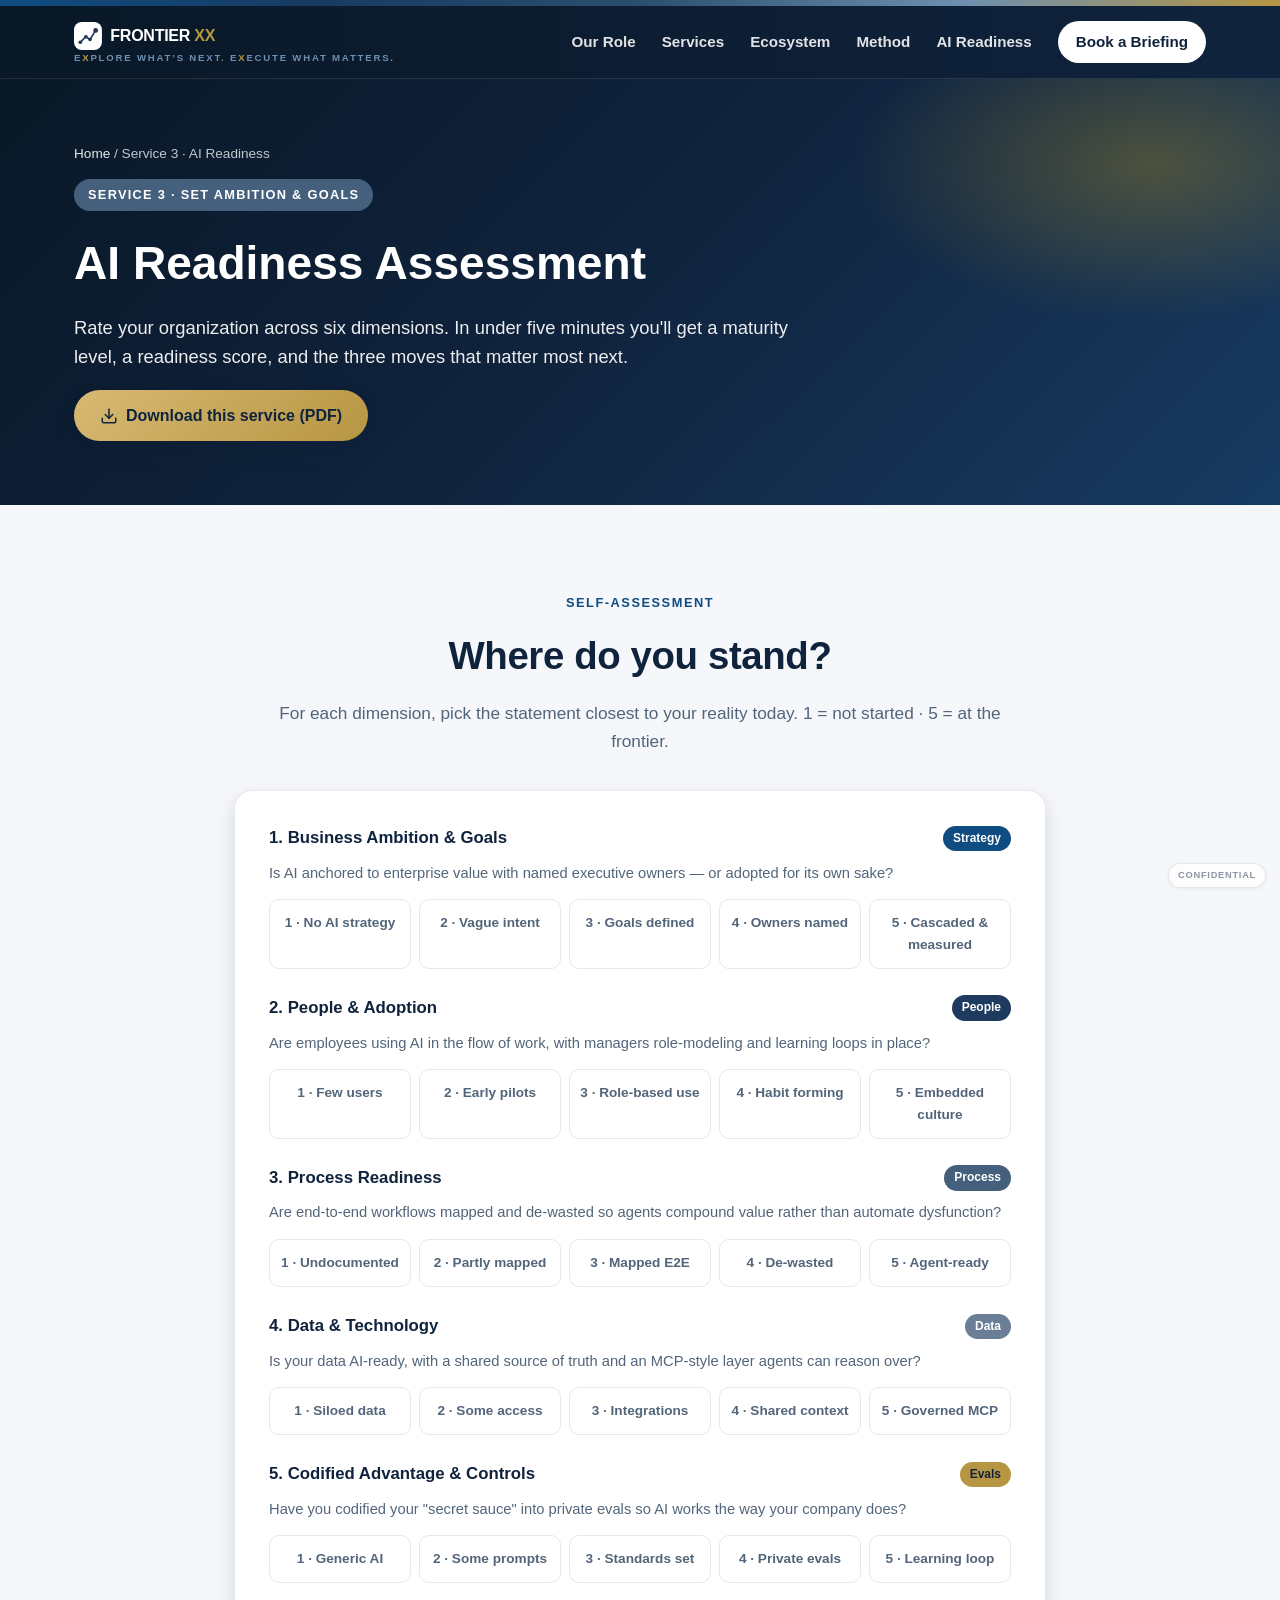
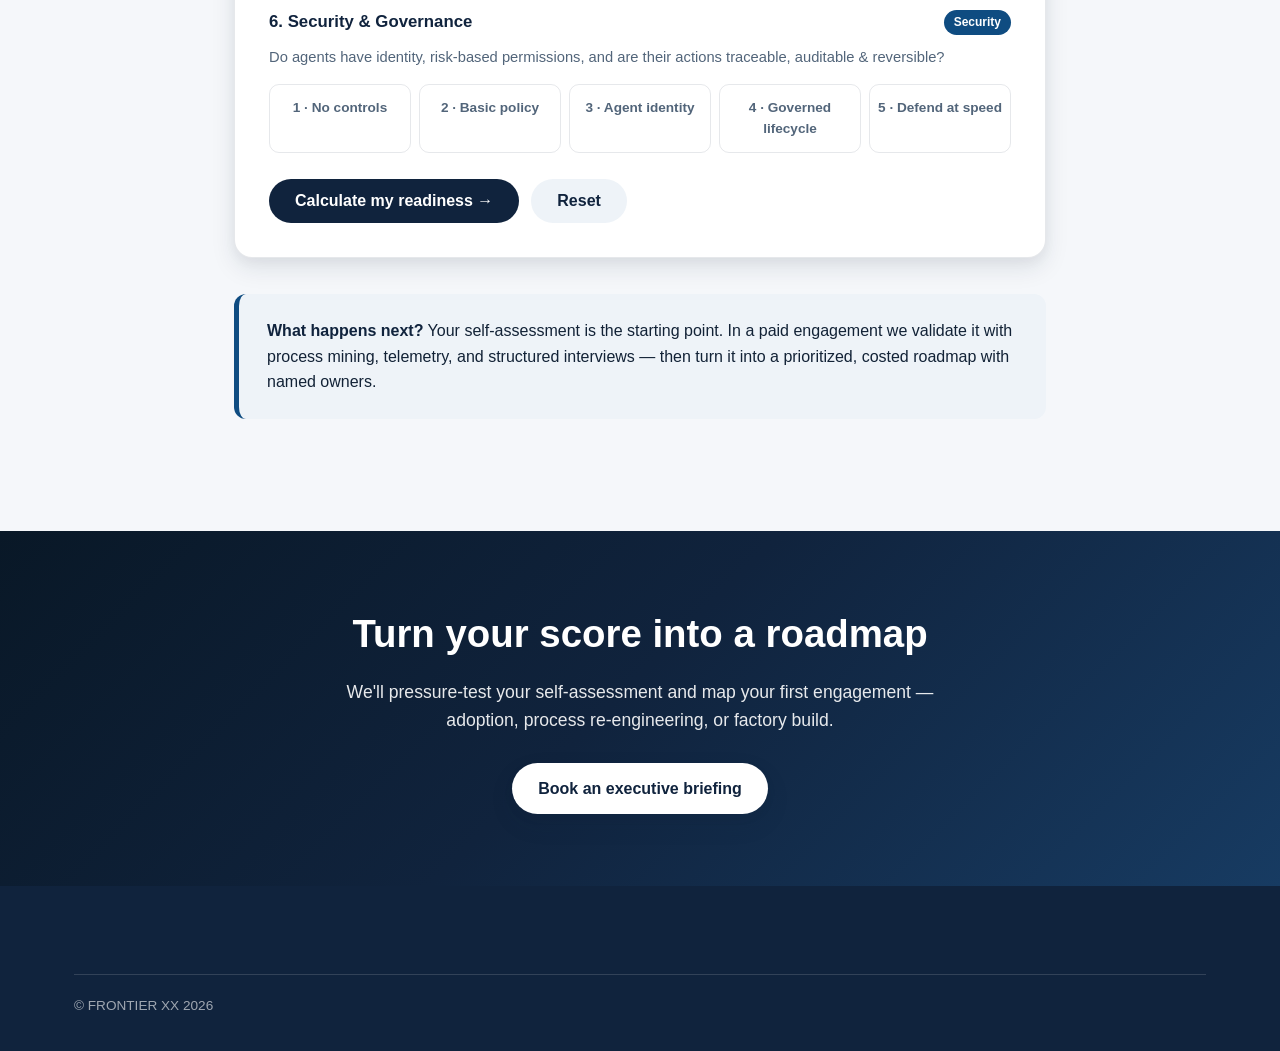
==== commit 5375b85c: "Make confidentiality watermark compact" ====
--- a/assessment.html
+++ b/assessment.html
@@ -10,7 +10,7 @@
 </head>
 <body>
 <div class="accent-bar"></div>
-<div class="confidential-banner" role="note">Confidential — For intended recipient use only</div>
+<div class="confidential-banner" role="note">Confidential</div>
 
 <nav class="nav">
   <div class="nav-inner">
--- a/assets/styles.css
+++ b/assets/styles.css
@@ -5,6 +5,7 @@
    ============================================================ */
 
 :root {
+  --logo-gold:   #B8983F;
   --blue:        #0F4C81;
   --blue-light:  #6D8FB0;
   --indigo:      #1F3A5F;
@@ -56,14 +57,21 @@
 /* ---------- Top accent bar ---------- */
 .accent-bar { height: 6px; background: var(--grad-accent); }
 .confidential-banner {
-  background: #8b2e36;
-  color: #fff;
-  text-align: center;
-  padding: 5px 16px;
-  font-size: .72rem;
-  font-weight: 800;
-  letter-spacing: .14em;
+  position: fixed;
+  right: 14px;
+  bottom: 12px;
+  z-index: 60;
+  color: rgba(16, 35, 61, .48);
+  background: rgba(255, 255, 255, .78);
+  border: 1px solid rgba(16, 35, 61, .10);
+  border-radius: 999px;
+  padding: 4px 9px;
+  font-size: .58rem;
+  font-weight: 700;
+  letter-spacing: .08em;
   text-transform: uppercase;
+  pointer-events: none;
+  box-shadow: 0 1px 4px rgba(16, 35, 61, .06);
 }
 
 /* ---------- Nav ---------- */
@@ -90,6 +98,8 @@
   font-size: .6rem; font-weight: 700; letter-spacing: 1.8px; text-transform: uppercase;
   color: var(--blue-light); line-height: 1;
 }
+.brand .brand-tag .slogan-x,
+.slogan-x { color: var(--logo-gold); }
 .brand:hover, .brand:hover .brand-tag { text-decoration: none; }
 .brand span.accent { color: var(--blue); }
 .nav-links { display: flex; gap: 26px; align-items: center; }
